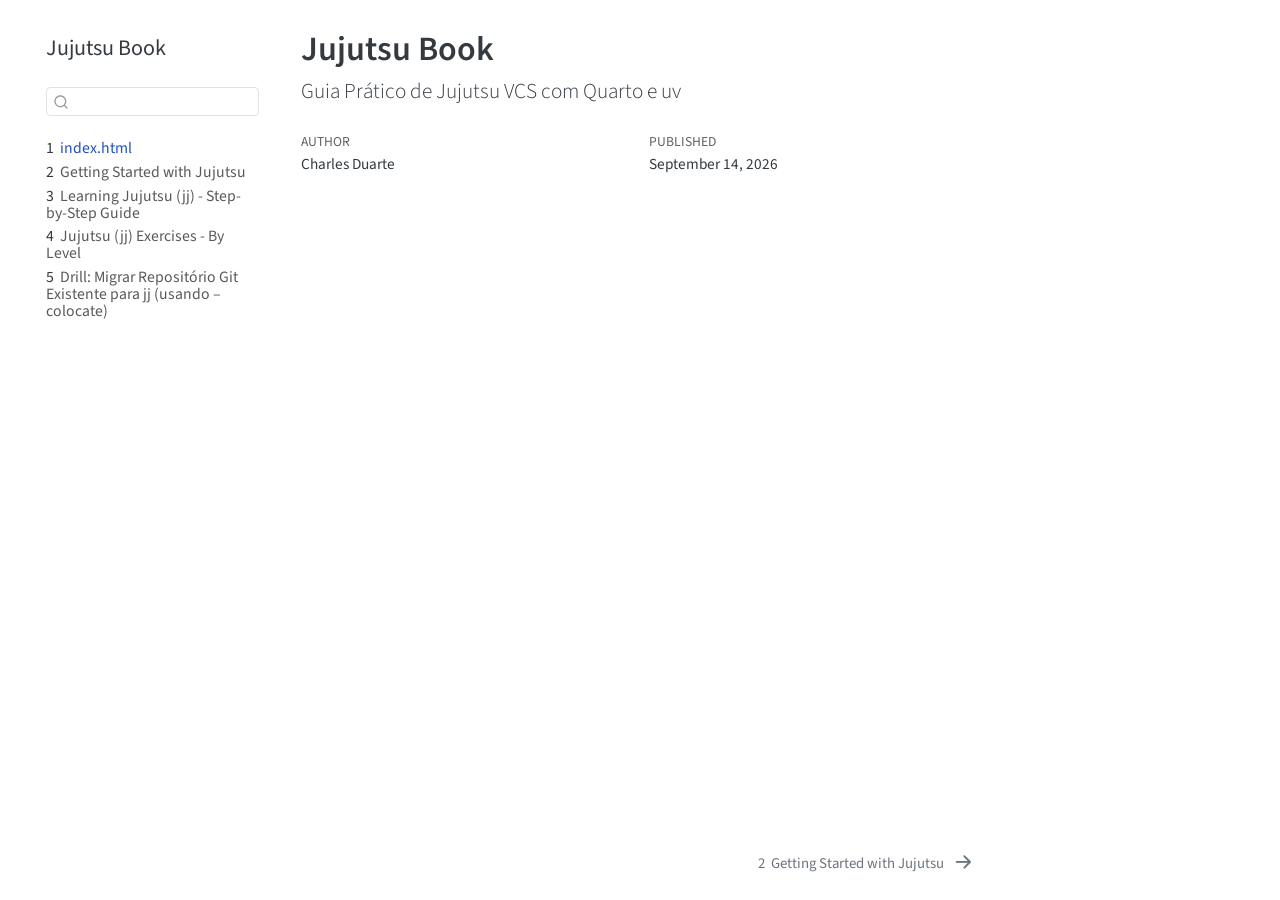
==== index.html @ f5a46121 "deploy: ab41bbec8ff5ee7fae629a87847f3cbe0ed20b7d" ====
<!DOCTYPE html>
<html xmlns="http://www.w3.org/1999/xhtml" lang="en" xml:lang="en"><head>

<meta charset="utf-8">
<meta name="generator" content="quarto-1.10.18">

<meta name="viewport" content="width=device-width, initial-scale=1.0, user-scalable=yes">

<meta name="author" content="Charles Duarte">
<meta name="dcterms.date" content="2026-09-14">

<title>Jujutsu Book</title>
<style>
/* Default styles provided by pandoc.
** See https://pandoc.org/MANUAL.html#variables-for-html for config info.
*/
span.smallcaps{font-variant: small-caps;}
div.columns{display: flex; gap: 1.5em;}
div.column{flex: auto;}
@media screen {
div.columns{gap: min(4vw, 1.5em);}
div.column{overflow-x: auto;}
}
div.hanging-indent{margin-left: 1.5em; text-indent: -1.5em;}
ul.task-list{list-style: none;}
ul.task-list li input[type="checkbox"] {
  width: 0.8em;
  margin: 0 0.8em 0.2em -1em; /* quarto-specific, see https://github.com/quarto-dev/quarto-cli/issues/4556 */ 
  vertical-align: middle;
}
</style>


<script src="site_libs/quarto-nav/quarto-nav.js"></script>
<script src="site_libs/quarto-nav/headroom.min.js"></script>
<script src="site_libs/clipboard/clipboard.min.js"></script>
<script src="site_libs/quarto-search/autocomplete.umd.js"></script>
<script src="site_libs/quarto-search/fuse.min.js"></script>
<script src="site_libs/quarto-search/quarto-search.js"></script>
<meta name="quarto:offset" content="./">
<link href="./topics/getting-started.html" rel="next">
<script src="site_libs/quarto-html/quarto.js" type="module"></script>
<script src="site_libs/quarto-html/tabsets/tabsets.js" type="module"></script>
<script src="site_libs/quarto-html/popper.min.js"></script>
<script src="site_libs/quarto-html/tippy.umd.min.js"></script>
<script src="site_libs/quarto-html/anchor.min.js"></script>
<link href="site_libs/quarto-html/tippy.css" rel="stylesheet">
<link href="site_libs/quarto-html/quarto-syntax-highlighting-64a204ab8560d761af7679ceaba22944.css" rel="stylesheet" id="quarto-text-highlighting-styles">
<script src="site_libs/bootstrap/bootstrap.min.js"></script>
<link href="site_libs/bootstrap/bootstrap-icons.css" rel="stylesheet">
<link href="site_libs/bootstrap/bootstrap-81a3b542eb5e89c0ecbe2096688e9360.min.css" rel="stylesheet" append-hash="true" id="quarto-bootstrap" data-mode="light">
<script id="quarto-search-options" type="application/json">{
  "location": "sidebar",
  "copy-button": false,
  "collapse-after": 3,
  "panel-placement": "start",
  "type": "textbox",
  "limit": 50,
  "keyboard-shortcut": [
    "f",
    "/",
    "s"
  ],
  "show-item-context": false,
  "language": {
    "search-no-results-text": "No results",
    "search-matching-documents-text": "matching documents",
    "search-copy-link-title": "Copy link to search",
    "search-hide-matches-text": "Hide additional matches",
    "search-more-match-text": "more match in this document",
    "search-more-matches-text": "more matches in this document",
    "search-clear-button-title": "Clear",
    "search-text-placeholder": "",
    "search-detached-cancel-button-title": "Cancel",
    "search-submit-button-title": "Submit",
    "search-label": "Search"
  }
}</script>


</head>

<body class="nav-sidebar floating quarto-light">

<div id="quarto-search-results"></div>
  <header id="quarto-header" class="headroom fixed-top">
  <nav class="quarto-secondary-nav">
    <div class="container-fluid d-flex">
      <button type="button" class="quarto-btn-toggle btn" data-bs-toggle="collapse" role="button" data-bs-target=".quarto-sidebar-collapse-item" aria-controls="quarto-sidebar" aria-expanded="false" aria-label="Toggle sidebar navigation" onclick="if (window.quartoToggleHeadroom) { window.quartoToggleHeadroom(); }">
        <i class="bi bi-layout-text-sidebar-reverse"></i>
      </button>
        <nav class="quarto-page-breadcrumbs" aria-label="breadcrumb"><ol class="breadcrumb"><li class="breadcrumb-item"><a href="./index.html"><span class="chapter-number">1</span>&nbsp; <span class="chapter-title">index.html</span></a></li></ol></nav>
        <a class="flex-grow-1" role="navigation" data-bs-toggle="collapse" data-bs-target=".quarto-sidebar-collapse-item" aria-controls="quarto-sidebar" aria-expanded="false" aria-label="Toggle sidebar navigation" onclick="if (window.quartoToggleHeadroom) { window.quartoToggleHeadroom(); }">      
        </a>
      <button type="button" class="btn quarto-search-button" aria-label="Search" onclick="window.quartoOpenSearch();">
        <i class="bi bi-search"></i>
      </button>
    </div>
  </nav>
</header>
<!-- content -->
<div id="quarto-content" class="quarto-container page-columns page-rows-contents page-layout-article">
<!-- sidebar -->
  <nav id="quarto-sidebar" class="sidebar collapse collapse-horizontal quarto-sidebar-collapse-item sidebar-navigation floating overflow-auto">
    <div class="pt-lg-2 mt-2 text-left sidebar-header">
    <div class="sidebar-title mb-0 py-0">
      <a href="./">Jujutsu Book</a> 
    </div>
      </div>
        <div class="mt-2 flex-shrink-0 align-items-center">
        <div class="sidebar-search">
        <div id="quarto-search" class="" title="Search"></div>
        </div>
        </div>
    <div class="sidebar-menu-container"> 
    <ul class="list-unstyled mt-1">
        <li class="sidebar-item">
  <div class="sidebar-item-container"> 
  <a href="./index.html" class="sidebar-item-text sidebar-link active">
 <span class="menu-text"><span class="chapter-number">1</span>&nbsp; <span class="chapter-title">index.html</span></span></a>
  </div>
</li>
        <li class="sidebar-item">
  <div class="sidebar-item-container"> 
  <a href="./topics/getting-started.html" class="sidebar-item-text sidebar-link">
 <span class="menu-text"><span class="chapter-number">2</span>&nbsp; <span class="chapter-title">Getting Started with Jujutsu</span></span></a>
  </div>
</li>
        <li class="sidebar-item">
  <div class="sidebar-item-container"> 
  <a href="./topics/jj-learning-path.html" class="sidebar-item-text sidebar-link">
 <span class="menu-text"><span class="chapter-number">3</span>&nbsp; <span class="chapter-title">Learning Jujutsu (jj) - Step-by-Step Guide</span></span></a>
  </div>
</li>
        <li class="sidebar-item">
  <div class="sidebar-item-container"> 
  <a href="./topics/jj-exercises.html" class="sidebar-item-text sidebar-link">
 <span class="menu-text"><span class="chapter-number">4</span>&nbsp; <span class="chapter-title">Jujutsu (jj) Exercises - By Level</span></span></a>
  </div>
</li>
        <li class="sidebar-item">
  <div class="sidebar-item-container"> 
  <a href="./topics/jj_exerc_grok.html" class="sidebar-item-text sidebar-link">
 <span class="menu-text"><span class="chapter-number">5</span>&nbsp; <span class="chapter-title">Drill: Migrar Repositório Git Existente para jj (usando –colocate)</span></span></a>
  </div>
</li>
    </ul>
    </div>
</nav>
<div id="quarto-sidebar-glass" class="quarto-sidebar-collapse-item" data-bs-toggle="collapse" data-bs-target=".quarto-sidebar-collapse-item"></div>
<!-- margin-sidebar -->
    <div id="quarto-margin-sidebar" class="sidebar margin-sidebar zindex-bottom">
        
    </div>
<!-- main -->
<main class="content" id="quarto-document-content">

<header id="title-block-header" class="quarto-title-block default">
<div class="quarto-title">
<h1 class="title">Jujutsu Book</h1>
<p class="subtitle lead">Guia Prático de Jujutsu VCS com Quarto e uv</p>
</div>



<div class="quarto-title-meta">

    <div>
    <div class="quarto-title-meta-heading">Author</div>
    <div class="quarto-title-meta-contents">
             <p>Charles Duarte </p>
          </div>
  </div>
    
    <div>
    <div class="quarto-title-meta-heading">Published</div>
    <div class="quarto-title-meta-contents">
      <p class="date">September 14, 2026</p>
    </div>
  </div>
  
    
  </div>
  


</header>





</main> <!-- /main -->
<script id="quarto-html-after-body" type="application/javascript">
  window.document.addEventListener("DOMContentLoaded", function (event) {
    const icon = "";
    const anchorJS = new window.AnchorJS();
    anchorJS.options = {
      placement: 'right',
      icon: icon
    };
    anchorJS.add('.anchored');
    const isCodeAnnotation = (el) => {
      for (const clz of el.classList) {
        if (clz.startsWith('code-annotation-')) {                     
          return true;
        }
      }
      return false;
    }
    const onCopySuccess = function(e) {
      // button target
      const button = e.trigger;
      // don't keep focus
      button.blur();
      // flash "checked"
      button.classList.add('code-copy-button-checked');
      var currentTitle = button.getAttribute("title");
      button.setAttribute("title", "Copied!");
      let tooltip;
      if (window.bootstrap) {
        button.setAttribute("data-bs-toggle", "tooltip");
        button.setAttribute("data-bs-placement", "left");
        button.setAttribute("data-bs-title", "Copied!");
        tooltip = new bootstrap.Tooltip(button, 
          { trigger: "manual", 
            customClass: "code-copy-button-tooltip",
            offset: [0, -8]});
        tooltip.show();    
      }
      setTimeout(function() {
        if (tooltip) {
          tooltip.hide();
          button.removeAttribute("data-bs-title");
          button.removeAttribute("data-bs-toggle");
          button.removeAttribute("data-bs-placement");
        }
        button.setAttribute("title", currentTitle);
        button.classList.remove('code-copy-button-checked');
      }, 1000);
      // clear code selection
      e.clearSelection();
    }
    const getTextToCopy = function(trigger) {
      const outerScaffold = trigger.parentElement.cloneNode(true);
      const codeEl = outerScaffold.querySelector('code');
      for (const childEl of codeEl.children) {
        if (isCodeAnnotation(childEl)) {
          childEl.remove();
        }
      }
      return codeEl.innerText;
    }
    const clipboard = new window.ClipboardJS('.code-copy-button:not([data-in-quarto-modal])', {
      text: getTextToCopy
    });
    clipboard.on('success', onCopySuccess);
    if (window.document.getElementById('quarto-embedded-source-code-modal')) {
      const clipboardModal = new window.ClipboardJS('.code-copy-button[data-in-quarto-modal]', {
        text: getTextToCopy,
        container: window.document.getElementById('quarto-embedded-source-code-modal')
      });
      clipboardModal.on('success', onCopySuccess);
    }
      var localhostRegex = new RegExp(/^(?:http|https):\/\/localhost\:?[0-9]*\//);
      var mailtoRegex = new RegExp(/^mailto:/);
        var filterRegex = new RegExp('/' + window.location.host + '/');
      var isInternal = (href) => {
          return filterRegex.test(href) || localhostRegex.test(href) || mailtoRegex.test(href);
      }
      // Inspect non-navigation links and adorn them if external
     var links = window.document.querySelectorAll('a[href]:not(.nav-link):not(.navbar-brand):not(.toc-action):not(.sidebar-link):not(.sidebar-item-toggle):not(.pagination-link):not(.no-external):not([aria-hidden]):not(.dropdown-item):not(.quarto-navigation-tool):not(.about-link)');
      for (var i=0; i<links.length; i++) {
        const link = links[i];
        if (!isInternal(link.href)) {
          // undo the damage that might have been done by quarto-nav.js in the case of
          // links that we want to consider external
          if (link.dataset.originalHref !== undefined) {
            link.href = link.dataset.originalHref;
          }
        }
      }
    function tippyHover(el, contentFn, onTriggerFn, onUntriggerFn) {
      const config = {
        allowHTML: true,
        maxWidth: 500,
        delay: 100,
        arrow: false,
        appendTo: function(el) {
            return el.parentElement;
        },
        interactive: true,
        interactiveBorder: 10,
        theme: 'quarto',
        placement: 'bottom-start',
      };
      if (contentFn) {
        config.content = contentFn;
      }
      if (onTriggerFn) {
        config.onTrigger = onTriggerFn;
      }
      if (onUntriggerFn) {
        config.onUntrigger = onUntriggerFn;
      }
      window.tippy(el, config); 
    }
    const noterefs = window.document.querySelectorAll('a[role="doc-noteref"]');
    for (var i=0; i<noterefs.length; i++) {
      const ref = noterefs[i];
      tippyHover(ref, function() {
        // use id or data attribute instead here
        let href = ref.getAttribute('data-footnote-href') || ref.getAttribute('href');
        try { href = new URL(href).hash; } catch {}
        const id = href.replace(/^#\/?/, "");
        const note = window.document.getElementById(id);
        if (note) {
          return note.innerHTML;
        } else {
          return "";
        }
      });
    }
    const xrefs = window.document.querySelectorAll('a.quarto-xref');
    const processXRef = (id, note) => {
      // Strip column container classes
      const stripColumnClz = (el) => {
        el.classList.remove("page-full", "page-columns");
        if (el.children) {
          for (const child of el.children) {
            stripColumnClz(child);
          }
        }
      }
      stripColumnClz(note)
      if (id === null || id.startsWith('sec-')) {
        // Special case sections, only their first couple elements
        const container = document.createElement("div");
        if (note.children && note.children.length > 2) {
          container.appendChild(note.children[0].cloneNode(true));
          for (let i = 1; i < note.children.length; i++) {
            const child = note.children[i];
            if (child.tagName === "P" && child.innerText === "") {
              continue;
            } else {
              container.appendChild(child.cloneNode(true));
              break;
            }
          }
          if (window.Quarto?.typesetMath) {
            window.Quarto.typesetMath(container);
          }
          return container.innerHTML
        } else {
          if (window.Quarto?.typesetMath) {
            window.Quarto.typesetMath(note);
          }
          return note.innerHTML;
        }
      } else {
        // Remove any anchor links if they are present
        const anchorLink = note.querySelector('a.anchorjs-link');
        if (anchorLink) {
          anchorLink.remove();
        }
        if (window.Quarto?.typesetMath) {
          window.Quarto.typesetMath(note);
        }
        if (note.classList.contains("callout")) {
          return note.outerHTML;
        } else {
          return note.innerHTML;
        }
      }
    }
    for (var i=0; i<xrefs.length; i++) {
      const xref = xrefs[i];
      tippyHover(xref, undefined, function(instance) {
        instance.disable();
        let url = xref.getAttribute('href');
        let hash = undefined; 
        if (url.startsWith('#')) {
          hash = url;
        } else {
          try { hash = new URL(url).hash; } catch {}
        }
        if (hash) {
          const id = hash.replace(/^#\/?/, "");
          const note = window.document.getElementById(id);
          if (note !== null) {
            try {
              const html = processXRef(id, note.cloneNode(true));
              instance.setContent(html);
            } finally {
              instance.enable();
              instance.show();
            }
          } else {
            // See if we can fetch this
            fetch(url.split('#')[0])
            .then(res => res.text())
            .then(html => {
              const parser = new DOMParser();
              const htmlDoc = parser.parseFromString(html, "text/html");
              const note = htmlDoc.getElementById(id);
              if (note !== null) {
                const html = processXRef(id, note);
                instance.setContent(html);
              } 
            }).finally(() => {
              instance.enable();
              instance.show();
            });
          }
        } else {
          // See if we can fetch a full url (with no hash to target)
          // This is a special case and we should probably do some content thinning / targeting
          fetch(url)
          .then(res => res.text())
          .then(html => {
            const parser = new DOMParser();
            const htmlDoc = parser.parseFromString(html, "text/html");
            const note = htmlDoc.querySelector('main.content');
            if (note !== null) {
              // This should only happen for chapter cross references
              // (since there is no id in the URL)
              // remove the first header
              if (note.children.length > 0 && note.children[0].tagName === "HEADER") {
                note.children[0].remove();
              }
              const html = processXRef(null, note);
              instance.setContent(html);
            } 
          }).finally(() => {
            instance.enable();
            instance.show();
          });
        }
      }, function(instance) {
      });
    }
        let selectedAnnoteEl;
        const selectorForAnnotation = ( cell, annotation) => {
          let cellAttr = 'data-code-cell="' + cell + '"';
          let lineAttr = 'data-code-annotation="' +  annotation + '"';
          const selector = 'span[' + cellAttr + '][' + lineAttr + ']';
          return selector;
        }
        const selectCodeLines = (annoteEl) => {
          const doc = window.document;
          const targetCell = annoteEl.getAttribute("data-target-cell");
          const targetAnnotation = annoteEl.getAttribute("data-target-annotation");
          const annoteSpan = window.document.querySelector(selectorForAnnotation(targetCell, targetAnnotation));
          const lines = annoteSpan.getAttribute("data-code-lines").split(",");
          const lineIds = lines.map((line) => {
            return targetCell + "-" + line;
          })
          let top = null;
          let height = null;
          let parent = null;
          if (lineIds.length > 0) {
              //compute the position of the single el (top and bottom and make a div)
              const el = window.document.getElementById(lineIds[0]);
              top = el.offsetTop;
              height = el.offsetHeight;
              parent = el.parentElement.parentElement;
            if (lineIds.length > 1) {
              const lastEl = window.document.getElementById(lineIds[lineIds.length - 1]);
              const bottom = lastEl.offsetTop + lastEl.offsetHeight;
              height = bottom - top;
            }
            if (top !== null && height !== null && parent !== null) {
              // cook up a div (if necessary) and position it 
              let div = window.document.getElementById("code-annotation-line-highlight");
              if (div === null) {
                div = window.document.createElement("div");
                div.setAttribute("id", "code-annotation-line-highlight");
                div.style.position = 'absolute';
                parent.appendChild(div);
              }
              div.style.top = top - 2 + "px";
              div.style.height = height + 4 + "px";
              div.style.left = 0;
              let gutterDiv = window.document.getElementById("code-annotation-line-highlight-gutter");
              if (gutterDiv === null) {
                gutterDiv = window.document.createElement("div");
                gutterDiv.setAttribute("id", "code-annotation-line-highlight-gutter");
                gutterDiv.style.position = 'absolute';
                const codeCell = window.document.getElementById(targetCell);
                const gutter = codeCell.querySelector('.code-annotation-gutter');
                gutter.appendChild(gutterDiv);
              }
              gutterDiv.style.top = top - 2 + "px";
              gutterDiv.style.height = height + 4 + "px";
            }
            selectedAnnoteEl = annoteEl;
          }
        };
        const unselectCodeLines = () => {
          const elementsIds = ["code-annotation-line-highlight", "code-annotation-line-highlight-gutter"];
          elementsIds.forEach((elId) => {
            const div = window.document.getElementById(elId);
            if (div) {
              div.remove();
            }
          });
          selectedAnnoteEl = undefined;
        };
          // Handle positioning of the toggle
      window.addEventListener(
        "resize",
        throttle(() => {
          elRect = undefined;
          if (selectedAnnoteEl) {
            selectCodeLines(selectedAnnoteEl);
          }
        }, 10)
      );
      function throttle(fn, ms) {
      let throttle = false;
      let timer;
        return (...args) => {
          if(!throttle) { // first call gets through
              fn.apply(this, args);
              throttle = true;
          } else { // all the others get throttled
              if(timer) clearTimeout(timer); // cancel #2
              timer = setTimeout(() => {
                fn.apply(this, args);
                timer = throttle = false;
              }, ms);
          }
        };
      }
        // Attach click handler to the DT
        const annoteDls = window.document.querySelectorAll('dt[data-target-cell]');
        for (const annoteDlNode of annoteDls) {
          annoteDlNode.addEventListener('click', (event) => {
            const clickedEl = event.target;
            if (clickedEl !== selectedAnnoteEl) {
              unselectCodeLines();
              const activeEl = window.document.querySelector('dt[data-target-cell].code-annotation-active');
              if (activeEl) {
                activeEl.classList.remove('code-annotation-active');
              }
              selectCodeLines(clickedEl);
              clickedEl.classList.add('code-annotation-active');
            } else {
              // Unselect the line
              unselectCodeLines();
              clickedEl.classList.remove('code-annotation-active');
            }
          });
        }
    const findCites = (el) => {
      const parentEl = el.parentElement;
      if (parentEl) {
        const cites = parentEl.dataset.cites;
        if (cites) {
          return {
            el,
            cites: cites.split(' ')
          };
        } else {
          return findCites(el.parentElement)
        }
      } else {
        return undefined;
      }
    };
    var bibliorefs = window.document.querySelectorAll('a[role="doc-biblioref"]');
    for (var i=0; i<bibliorefs.length; i++) {
      const ref = bibliorefs[i];
      const citeInfo = findCites(ref);
      if (citeInfo) {
        tippyHover(citeInfo.el, function() {
          var popup = window.document.createElement('div');
          citeInfo.cites.forEach(function(cite) {
            var citeDiv = window.document.createElement('div');
            citeDiv.classList.add('hanging-indent');
            citeDiv.classList.add('csl-entry');
            var biblioDiv = window.document.getElementById('ref-' + cite);
            if (biblioDiv) {
              citeDiv.innerHTML = biblioDiv.innerHTML;
            }
            popup.appendChild(citeDiv);
          });
          return popup.innerHTML;
        });
      }
    }
  });
  </script>
<nav class="page-navigation">
  <div class="nav-page nav-page-previous">
  </div>
  <div class="nav-page nav-page-next">
      <a href="./topics/getting-started.html" class="pagination-link" aria-label="Getting Started with Jujutsu">
        <span class="nav-page-text"><span class="chapter-number">2</span>&nbsp; <span class="chapter-title">Getting Started with Jujutsu</span></span> <i class="bi bi-arrow-right-short"></i>
      </a>
  </div>
</nav>
</div> <!-- /content -->




</body></html>
---- site_libs/quarto-html/tippy.css ----
.tippy-box[data-animation=fade][data-state=hidden]{opacity:0}[data-tippy-root]{max-width:calc(100vw - 10px)}.tippy-box{position:relative;background-color:#333;color:#fff;border-radius:4px;font-size:14px;line-height:1.4;white-space:normal;outline:0;transition-property:transform,visibility,opacity}.tippy-box[data-placement^=top]>.tippy-arrow{bottom:0}.tippy-box[data-placement^=top]>.tippy-arrow:before{bottom:-7px;left:0;border-width:8px 8px 0;border-top-color:initial;transform-origin:center top}.tippy-box[data-placement^=bottom]>.tippy-arrow{top:0}.tippy-box[data-placement^=bottom]>.tippy-arrow:before{top:-7px;left:0;border-width:0 8px 8px;border-bottom-color:initial;transform-origin:center bottom}.tippy-box[data-placement^=left]>.tippy-arrow{right:0}.tippy-box[data-placement^=left]>.tippy-arrow:before{border-width:8px 0 8px 8px;border-left-color:initial;right:-7px;transform-origin:center left}.tippy-box[data-placement^=right]>.tippy-arrow{left:0}.tippy-box[data-placement^=right]>.tippy-arrow:before{left:-7px;border-width:8px 8px 8px 0;border-right-color:initial;transform-origin:center right}.tippy-box[data-inertia][data-state=visible]{transition-timing-function:cubic-bezier(.54,1.5,.38,1.11)}.tippy-arrow{width:16px;height:16px;color:#333}.tippy-arrow:before{content:"";position:absolute;border-color:transparent;border-style:solid}.tippy-content{position:relative;padding:5px 9px;z-index:1}
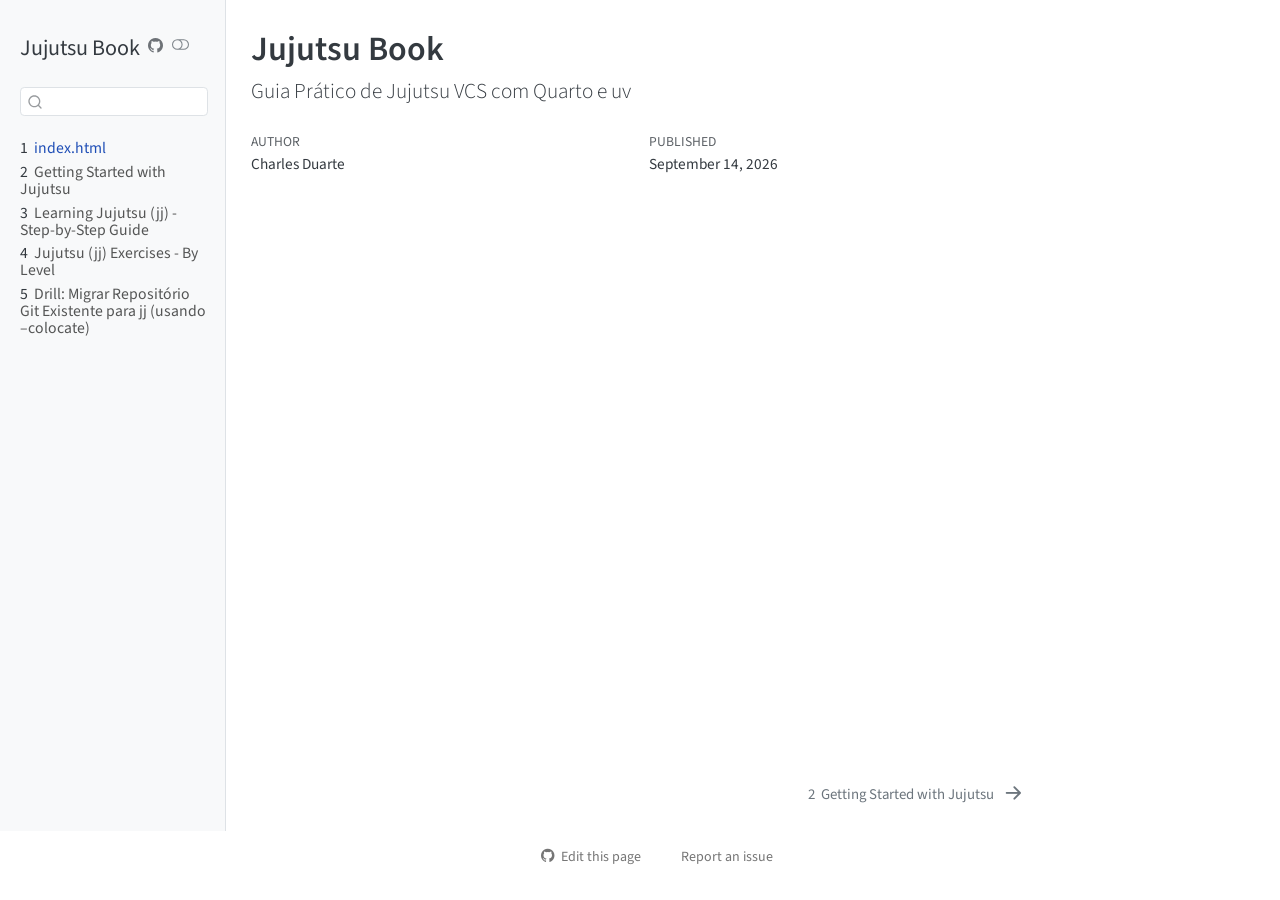
==== commit e38c0804: "deploy: 8b8cc579a06f66192cbd0019721ca302d74d7962" ====
--- a/index.html
+++ b/index.html
@@ -45,10 +45,14 @@
 <script src="site_libs/quarto-html/tippy.umd.min.js"></script>
 <script src="site_libs/quarto-html/anchor.min.js"></script>
 <link href="site_libs/quarto-html/tippy.css" rel="stylesheet">
-<link href="site_libs/quarto-html/quarto-syntax-highlighting-64a204ab8560d761af7679ceaba22944.css" rel="stylesheet" id="quarto-text-highlighting-styles">
+<link href="site_libs/quarto-html/quarto-syntax-highlighting-bb62276ab45c84d9efd712f51ff97b5a.css" rel="stylesheet" class="quarto-color-scheme" id="quarto-text-highlighting-styles">
+<link href="site_libs/quarto-html/quarto-syntax-highlighting-dark-5a1953863e1f72ef3b996ef827f01ca7.css" rel="stylesheet" class="quarto-color-scheme quarto-color-alternate" id="quarto-text-highlighting-styles">
+<link href="site_libs/quarto-html/quarto-syntax-highlighting-bb62276ab45c84d9efd712f51ff97b5a.css" rel="stylesheet" class="quarto-color-scheme-extra" id="quarto-text-highlighting-styles">
 <script src="site_libs/bootstrap/bootstrap.min.js"></script>
 <link href="site_libs/bootstrap/bootstrap-icons.css" rel="stylesheet">
-<link href="site_libs/bootstrap/bootstrap-81a3b542eb5e89c0ecbe2096688e9360.min.css" rel="stylesheet" append-hash="true" id="quarto-bootstrap" data-mode="light">
+<link href="site_libs/bootstrap/bootstrap-6ae3c38a94c90849c72272a6610a6baf.min.css" rel="stylesheet" append-hash="true" class="quarto-color-scheme" id="quarto-bootstrap" data-mode="light">
+<link href="site_libs/bootstrap/bootstrap-dark-976b1ddc2b25d03e459630c0d6a8f2ef.min.css" rel="stylesheet" append-hash="true" class="quarto-color-scheme quarto-color-alternate" id="quarto-bootstrap" data-mode="dark">
+<link href="site_libs/bootstrap/bootstrap-6ae3c38a94c90849c72272a6610a6baf.min.css" rel="stylesheet" append-hash="true" class="quarto-color-scheme-extra" id="quarto-bootstrap" data-mode="light">
 <script id="quarto-search-options" type="application/json">{
   "location": "sidebar",
   "copy-button": false,
@@ -80,7 +84,178 @@
 
 </head>
 
-<body class="nav-sidebar floating quarto-light">
+<body class="nav-sidebar docked quarto-light"><script id="quarto-html-before-body" type="application/javascript">
+    const toggleBodyColorMode = (bsSheetEl) => {
+      const mode = bsSheetEl.getAttribute("data-mode");
+      const bodyEl = window.document.querySelector("body");
+      if (mode === "dark") {
+        bodyEl.classList.add("quarto-dark");
+        bodyEl.classList.remove("quarto-light");
+      } else {
+        bodyEl.classList.add("quarto-light");
+        bodyEl.classList.remove("quarto-dark");
+      }
+    }
+    const toggleBodyColorPrimary = () => {
+      const bsSheetEl = window.document.querySelector("link#quarto-bootstrap:not([rel=disabled-stylesheet])");
+      if (bsSheetEl) {
+        toggleBodyColorMode(bsSheetEl);
+      }
+    }
+    const setColorSchemeToggle = (alternate) => {
+      const toggles = window.document.querySelectorAll('.quarto-color-scheme-toggle');
+      for (let i=0; i < toggles.length; i++) {
+        const toggle = toggles[i];
+        if (toggle) {
+          if (alternate) {
+            toggle.classList.add("alternate");
+          } else {
+            toggle.classList.remove("alternate");
+          }
+        }
+      }
+    };
+    const toggleColorMode = (alternate) => {
+      // Switch the stylesheets
+      const primaryStylesheets = window.document.querySelectorAll('link.quarto-color-scheme:not(.quarto-color-alternate)');
+      const alternateStylesheets = window.document.querySelectorAll('link.quarto-color-scheme.quarto-color-alternate');
+      manageTransitions('#quarto-margin-sidebar .nav-link', false);
+      if (alternate) {
+        // note: dark is layered on light, we don't disable primary!
+        enableStylesheet(alternateStylesheets);
+        for (const sheetNode of alternateStylesheets) {
+          if (sheetNode.id === "quarto-bootstrap") {
+            toggleBodyColorMode(sheetNode);
+          }
+        }
+      } else {
+        disableStylesheet(alternateStylesheets);
+        enableStylesheet(primaryStylesheets)
+        toggleBodyColorPrimary();
+      }
+      manageTransitions('#quarto-margin-sidebar .nav-link', true);
+      // Switch the toggles
+      setColorSchemeToggle(alternate)
+      // Hack to workaround the fact that safari doesn't
+      // properly recolor the scrollbar when toggling (#1455)
+      if (navigator.userAgent.indexOf('Safari') > 0 && navigator.userAgent.indexOf('Chrome') == -1) {
+        manageTransitions("body", false);
+        window.scrollTo(0, 1);
+        setTimeout(() => {
+          window.scrollTo(0, 0);
+          manageTransitions("body", true);
+        }, 40);
+      }
+    }
+    const disableStylesheet = (stylesheets) => {
+      for (let i=0; i < stylesheets.length; i++) {
+        const stylesheet = stylesheets[i];
+        stylesheet.rel = 'disabled-stylesheet';
+      }
+    }
+    const enableStylesheet = (stylesheets) => {
+      for (let i=0; i < stylesheets.length; i++) {
+        const stylesheet = stylesheets[i];
+        if(stylesheet.rel !== 'stylesheet') { // for Chrome, which will still FOUC without this check
+          stylesheet.rel = 'stylesheet';
+        }
+      }
+    }
+    const manageTransitions = (selector, allowTransitions) => {
+      const els = window.document.querySelectorAll(selector);
+      for (let i=0; i < els.length; i++) {
+        const el = els[i];
+        if (allowTransitions) {
+          el.classList.remove('notransition');
+        } else {
+          el.classList.add('notransition');
+        }
+      }
+    }
+    const isFileUrl = () => {
+      return window.location.protocol === 'file:';
+    }
+    const hasAlternateSentinel = () => {
+      let styleSentinel = getColorSchemeSentinel();
+      if (styleSentinel !== null) {
+        return styleSentinel === "alternate";
+      } else {
+        return false;
+      }
+    }
+    const setStyleSentinel = (alternate) => {
+      const value = alternate ? "alternate" : "default";
+      if (!isFileUrl()) {
+        window.localStorage.setItem("quarto-color-scheme", value);
+      } else {
+        localAlternateSentinel = value;
+      }
+    }
+    const getColorSchemeSentinel = () => {
+      if (!isFileUrl()) {
+        const storageValue = window.localStorage.getItem("quarto-color-scheme");
+        return storageValue != null ? storageValue : localAlternateSentinel;
+      } else {
+        return localAlternateSentinel;
+      }
+    }
+    const toggleGiscusIfUsed = (isAlternate, darkModeDefault) => {
+      const baseTheme = document.querySelector('#giscus-base-theme')?.value ?? 'light';
+      const alternateTheme = document.querySelector('#giscus-alt-theme')?.value ?? 'dark';
+      let newTheme = '';
+      if(authorPrefersDark) {
+        newTheme = isAlternate ? baseTheme : alternateTheme;
+      } else {
+        newTheme = isAlternate ? alternateTheme : baseTheme;
+      }
+      const changeGiscusTheme = () => {
+        // From: https://github.com/giscus/giscus/issues/336
+        const sendMessage = (message) => {
+          const iframe = document.querySelector('iframe.giscus-frame');
+          if (!iframe) return;
+          iframe.contentWindow.postMessage({ giscus: message }, 'https://giscus.app');
+        }
+        sendMessage({
+          setConfig: {
+            theme: newTheme
+          }
+        });
+      }
+      const isGiscussLoaded = window.document.querySelector('iframe.giscus-frame') !== null;
+      if (isGiscussLoaded) {
+        changeGiscusTheme();
+      }
+    };
+    const authorPrefersDark = false;
+    const queryPrefersDark = window.matchMedia('(prefers-color-scheme: dark)');
+    const darkModeDefault = queryPrefersDark.matches;
+      document.querySelector('link#quarto-text-highlighting-styles.quarto-color-scheme-extra').rel = 'disabled-stylesheet';
+      document.querySelector('link#quarto-bootstrap.quarto-color-scheme-extra').rel = 'disabled-stylesheet';
+    let localAlternateSentinel = darkModeDefault ? 'alternate' : 'default';
+    // Dark / light mode switch
+    window.quartoToggleColorScheme = () => {
+      // Read the current dark / light value
+      let toAlternate = !hasAlternateSentinel();
+      toggleColorMode(toAlternate);
+      setStyleSentinel(toAlternate);
+      toggleGiscusIfUsed(toAlternate, darkModeDefault);
+      window.dispatchEvent(new Event('resize'));
+    };
+    queryPrefersDark.addEventListener("change", e => {
+      if(window.localStorage.getItem("quarto-color-scheme") !== null)
+        return;
+      const alternate = e.matches
+      toggleColorMode(alternate);
+      localAlternateSentinel = e.matches ? 'alternate' : 'default'; // this is used alongside local storage!
+      toggleGiscusIfUsed(alternate, darkModeDefault);
+    });
+    // Switch to dark mode if need be
+    if (hasAlternateSentinel()) {
+      toggleColorMode(true);
+    } else {
+      toggleColorMode(false);
+    }
+  </script>
 
 <div id="quarto-search-results"></div>
   <header id="quarto-header" class="headroom fixed-top">
@@ -101,10 +276,14 @@
 <!-- content -->
 <div id="quarto-content" class="quarto-container page-columns page-rows-contents page-layout-article">
 <!-- sidebar -->
-  <nav id="quarto-sidebar" class="sidebar collapse collapse-horizontal quarto-sidebar-collapse-item sidebar-navigation floating overflow-auto">
+  <nav id="quarto-sidebar" class="sidebar collapse collapse-horizontal quarto-sidebar-collapse-item sidebar-navigation docked overflow-auto">
     <div class="pt-lg-2 mt-2 text-left sidebar-header">
     <div class="sidebar-title mb-0 py-0">
       <a href="./">Jujutsu Book</a> 
+        <div class="sidebar-tools-main">
+    <a href="https://github.com/linduarte/jujutsu-book" title="Source Code" class="quarto-navigation-tool px-1" aria-label="Source Code"><i class="bi bi-github"></i></a>
+  <a href="" class="quarto-color-scheme-toggle quarto-navigation-tool  px-1" onclick="window.quartoToggleColorScheme(); return false;" title="Toggle dark mode"><i class="bi"></i></a>
+</div>
     </div>
       </div>
         <div class="mt-2 flex-shrink-0 align-items-center">
@@ -155,6 +334,7 @@
 <!-- main -->
 <main class="content" id="quarto-document-content">
 
+
 <header id="title-block-header" class="quarto-title-block default">
 <div class="quarto-title">
 <h1 class="title">Jujutsu Book</h1>
@@ -193,6 +373,19 @@
 </main> <!-- /main -->
 <script id="quarto-html-after-body" type="application/javascript">
   window.document.addEventListener("DOMContentLoaded", function (event) {
+    // Ensure there is a toggle, if there isn't float one in the top right
+    if (window.document.querySelector('.quarto-color-scheme-toggle') === null) {
+      const a = window.document.createElement('a');
+      a.classList.add('top-right');
+      a.classList.add('quarto-color-scheme-toggle');
+      a.href = "";
+      a.onclick = function() { try { window.quartoToggleColorScheme(); } catch {} return false; };
+      const i = window.document.createElement("i");
+      i.classList.add('bi');
+      a.appendChild(i);
+      window.document.body.appendChild(a);
+    }
+    setColorSchemeToggle(hasAlternateSentinel())
     const icon = "";
     const anchorJS = new window.AnchorJS();
     anchorJS.options = {
@@ -264,7 +457,7 @@
     }
       var localhostRegex = new RegExp(/^(?:http|https):\/\/localhost\:?[0-9]*\//);
       var mailtoRegex = new RegExp(/^mailto:/);
-        var filterRegex = new RegExp('/' + window.location.host + '/');
+        var filterRegex = new RegExp("https:\/\/linduarte\.github\.io\/jujutsu-book\/");
       var isInternal = (href) => {
           return filterRegex.test(href) || localhostRegex.test(href) || mailtoRegex.test(href);
       }
@@ -605,4 +798,4 @@
 
 
 
-</body></html>+<footer class="footer"><div class="nav-footer"><div class="nav-footer-center"><div class="toc-actions"><ul><li><a href="https://github.com/linduarte/jujutsu-book/edit/main/index.qmd" class="toc-action"><i class="bi bi-github"></i>Edit this page</a></li><li><a href="https://github.com/linduarte/jujutsu-book/issues/new" class="toc-action"><i class="bi empty"></i>Report an issue</a></li></ul></div></div></div></footer></body></html>
--- a/site_libs/quarto-html/quarto-syntax-highlighting-bb62276ab45c84d9efd712f51ff97b5a.css
+++ b/site_libs/quarto-html/quarto-syntax-highlighting-bb62276ab45c84d9efd712f51ff97b5a.css
@@ -0,0 +1,210 @@
+/* quarto syntax highlight colors */
+:root {
+  --quarto-hl-al-color: #ff5555;
+  --quarto-hl-an-color: #6a737d;
+  --quarto-hl-at-color: #d73a49;
+  --quarto-hl-bn-color: #005cc5;
+  --quarto-hl-bu-color: #d73a49;
+  --quarto-hl-ch-color: #032f62;
+  --quarto-hl-co-color: #6a737d;
+  --quarto-hl-cv-color: #6a737d;
+  --quarto-hl-cn-color: #005cc5;
+  --quarto-hl-cf-color: #d73a49;
+  --quarto-hl-dt-color: #d73a49;
+  --quarto-hl-dv-color: #005cc5;
+  --quarto-hl-do-color: #6a737d;
+  --quarto-hl-er-color: #ff5555;
+  --quarto-hl-ex-color: #d73a49;
+  --quarto-hl-fl-color: #005cc5;
+  --quarto-hl-fu-color: #6f42c1;
+  --quarto-hl-im-color: #032f62;
+  --quarto-hl-in-color: #6a737d;
+  --quarto-hl-kw-color: #d73a49;
+  --quarto-hl-op-color: #24292e;
+  --quarto-hl-pp-color: #d73a49;
+  --quarto-hl-re-color: #6a737d;
+  --quarto-hl-sc-color: #005cc5;
+  --quarto-hl-ss-color: #032f62;
+  --quarto-hl-st-color: #032f62;
+  --quarto-hl-va-color: #e36209;
+  --quarto-hl-vs-color: #032f62;
+  --quarto-hl-wa-color: #ff5555;
+}
+
+/* other quarto variables */
+:root {
+  --quarto-font-monospace: SFMono-Regular, Menlo, Monaco, Consolas, "Liberation Mono", "Courier New", monospace;
+}
+
+/* syntax highlight based on Pandoc's rules */
+pre > code.sourceCode > span {
+  color: #24292e;
+}
+
+code.sourceCode > span {
+  color: #24292e;
+}
+
+div.sourceCode,
+div.sourceCode pre.sourceCode {
+  color: #24292e;
+}
+
+/* Normal */
+code span {
+  color: #24292e;
+}
+
+/* Alert */
+code span.al {
+  font-weight: bold;
+  color: #ff5555;
+}
+
+/* Annotation */
+code span.an {
+  color: #6a737d;
+}
+
+/* Attribute */
+code span.at {
+  color: #d73a49;
+}
+
+/* BaseN */
+code span.bn {
+  color: #005cc5;
+}
+
+/* BuiltIn */
+code span.bu {
+  color: #d73a49;
+}
+
+/* ControlFlow */
+code span.cf {
+  color: #d73a49;
+}
+
+/* Char */
+code span.ch {
+  color: #032f62;
+}
+
+/* Constant */
+code span.cn {
+  color: #005cc5;
+}
+
+/* Comment */
+code span.co {
+  color: #6a737d;
+}
+
+/* CommentVar */
+code span.cv {
+  color: #6a737d;
+}
+
+/* Documentation */
+code span.do {
+  color: #6a737d;
+}
+
+/* DataType */
+code span.dt {
+  color: #d73a49;
+}
+
+/* DecVal */
+code span.dv {
+  color: #005cc5;
+}
+
+/* Error */
+code span.er {
+  color: #ff5555;
+  text-decoration: underline;
+}
+
+/* Extension */
+code span.ex {
+  font-weight: bold;
+  color: #d73a49;
+}
+
+/* Float */
+code span.fl {
+  color: #005cc5;
+}
+
+/* Function */
+code span.fu {
+  color: #6f42c1;
+}
+
+/* Import */
+code span.im {
+  color: #032f62;
+}
+
+/* Information */
+code span.in {
+  color: #6a737d;
+}
+
+/* Keyword */
+code span.kw {
+  color: #d73a49;
+}
+
+/* Operator */
+code span.op {
+  color: #24292e;
+}
+
+/* Preprocessor */
+code span.pp {
+  color: #d73a49;
+}
+
+/* RegionMarker */
+code span.re {
+  color: #6a737d;
+}
+
+/* SpecialChar */
+code span.sc {
+  color: #005cc5;
+}
+
+/* SpecialString */
+code span.ss {
+  color: #032f62;
+}
+
+/* String */
+code span.st {
+  color: #032f62;
+}
+
+/* Variable */
+code span.va {
+  color: #e36209;
+}
+
+/* VerbatimString */
+code span.vs {
+  color: #032f62;
+}
+
+/* Warning */
+code span.wa {
+  color: #ff5555;
+}
+
+.prevent-inlining {
+  content: "</";
+}
+
+/*# sourceMappingURL=9fff47f1860eaa1c7b80d8cbc12525ed.css.map */
--- a/site_libs/quarto-html/quarto-syntax-highlighting-dark-5a1953863e1f72ef3b996ef827f01ca7.css
+++ b/site_libs/quarto-html/quarto-syntax-highlighting-dark-5a1953863e1f72ef3b996ef827f01ca7.css
@@ -0,0 +1,210 @@
+/* quarto syntax highlight colors */
+:root {
+  --quarto-hl-al-color: #ff5555;
+  --quarto-hl-an-color: #6a737d;
+  --quarto-hl-at-color: #f97583;
+  --quarto-hl-bn-color: #79b8ff;
+  --quarto-hl-bu-color: #f97583;
+  --quarto-hl-ch-color: #9ecbff;
+  --quarto-hl-co-color: #6a737d;
+  --quarto-hl-cv-color: #6a737d;
+  --quarto-hl-cn-color: #79b8ff;
+  --quarto-hl-cf-color: #f97583;
+  --quarto-hl-dt-color: #f97583;
+  --quarto-hl-dv-color: #79b8ff;
+  --quarto-hl-do-color: #6a737d;
+  --quarto-hl-er-color: #ff5555;
+  --quarto-hl-ex-color: #f97583;
+  --quarto-hl-fl-color: #79b8ff;
+  --quarto-hl-fu-color: #b392f0;
+  --quarto-hl-im-color: #9ecbff;
+  --quarto-hl-in-color: #6a737d;
+  --quarto-hl-kw-color: #f97583;
+  --quarto-hl-op-color: #e1e4e8;
+  --quarto-hl-pp-color: #f97583;
+  --quarto-hl-re-color: #6a737d;
+  --quarto-hl-sc-color: #79b8ff;
+  --quarto-hl-ss-color: #9ecbff;
+  --quarto-hl-st-color: #9ecbff;
+  --quarto-hl-va-color: #ffab70;
+  --quarto-hl-vs-color: #9ecbff;
+  --quarto-hl-wa-color: #ff5555;
+}
+
+/* other quarto variables */
+:root {
+  --quarto-font-monospace: SFMono-Regular, Menlo, Monaco, Consolas, "Liberation Mono", "Courier New", monospace;
+}
+
+/* syntax highlight based on Pandoc's rules */
+pre > code.sourceCode > span {
+  color: #e1e4e8;
+}
+
+code.sourceCode > span {
+  color: #e1e4e8;
+}
+
+div.sourceCode,
+div.sourceCode pre.sourceCode {
+  color: #e1e4e8;
+}
+
+/* Normal */
+code span {
+  color: #e1e4e8;
+}
+
+/* Alert */
+code span.al {
+  font-weight: bold;
+  color: #ff5555;
+}
+
+/* Annotation */
+code span.an {
+  color: #6a737d;
+}
+
+/* Attribute */
+code span.at {
+  color: #f97583;
+}
+
+/* BaseN */
+code span.bn {
+  color: #79b8ff;
+}
+
+/* BuiltIn */
+code span.bu {
+  color: #f97583;
+}
+
+/* ControlFlow */
+code span.cf {
+  color: #f97583;
+}
+
+/* Char */
+code span.ch {
+  color: #9ecbff;
+}
+
+/* Constant */
+code span.cn {
+  color: #79b8ff;
+}
+
+/* Comment */
+code span.co {
+  color: #6a737d;
+}
+
+/* CommentVar */
+code span.cv {
+  color: #6a737d;
+}
+
+/* Documentation */
+code span.do {
+  color: #6a737d;
+}
+
+/* DataType */
+code span.dt {
+  color: #f97583;
+}
+
+/* DecVal */
+code span.dv {
+  color: #79b8ff;
+}
+
+/* Error */
+code span.er {
+  color: #ff5555;
+  text-decoration: underline;
+}
+
+/* Extension */
+code span.ex {
+  font-weight: bold;
+  color: #f97583;
+}
+
+/* Float */
+code span.fl {
+  color: #79b8ff;
+}
+
+/* Function */
+code span.fu {
+  color: #b392f0;
+}
+
+/* Import */
+code span.im {
+  color: #9ecbff;
+}
+
+/* Information */
+code span.in {
+  color: #6a737d;
+}
+
+/* Keyword */
+code span.kw {
+  color: #f97583;
+}
+
+/* Operator */
+code span.op {
+  color: #e1e4e8;
+}
+
+/* Preprocessor */
+code span.pp {
+  color: #f97583;
+}
+
+/* RegionMarker */
+code span.re {
+  color: #6a737d;
+}
+
+/* SpecialChar */
+code span.sc {
+  color: #79b8ff;
+}
+
+/* SpecialString */
+code span.ss {
+  color: #9ecbff;
+}
+
+/* String */
+code span.st {
+  color: #9ecbff;
+}
+
+/* Variable */
+code span.va {
+  color: #ffab70;
+}
+
+/* VerbatimString */
+code span.vs {
+  color: #9ecbff;
+}
+
+/* Warning */
+code span.wa {
+  color: #ff5555;
+}
+
+.prevent-inlining {
+  content: "</";
+}
+
+/*# sourceMappingURL=52ca3bdbdf5f4b6716f99c5b684ea002.css.map */
--- a/site_libs/quarto-html/quarto-syntax-highlighting-bb62276ab45c84d9efd712f51ff97b5a.css
+++ b/site_libs/quarto-html/quarto-syntax-highlighting-bb62276ab45c84d9efd712f51ff97b5a.css
@@ -0,0 +1,210 @@
+/* quarto syntax highlight colors */
+:root {
+  --quarto-hl-al-color: #ff5555;
+  --quarto-hl-an-color: #6a737d;
+  --quarto-hl-at-color: #d73a49;
+  --quarto-hl-bn-color: #005cc5;
+  --quarto-hl-bu-color: #d73a49;
+  --quarto-hl-ch-color: #032f62;
+  --quarto-hl-co-color: #6a737d;
+  --quarto-hl-cv-color: #6a737d;
+  --quarto-hl-cn-color: #005cc5;
+  --quarto-hl-cf-color: #d73a49;
+  --quarto-hl-dt-color: #d73a49;
+  --quarto-hl-dv-color: #005cc5;
+  --quarto-hl-do-color: #6a737d;
+  --quarto-hl-er-color: #ff5555;
+  --quarto-hl-ex-color: #d73a49;
+  --quarto-hl-fl-color: #005cc5;
+  --quarto-hl-fu-color: #6f42c1;
+  --quarto-hl-im-color: #032f62;
+  --quarto-hl-in-color: #6a737d;
+  --quarto-hl-kw-color: #d73a49;
+  --quarto-hl-op-color: #24292e;
+  --quarto-hl-pp-color: #d73a49;
+  --quarto-hl-re-color: #6a737d;
+  --quarto-hl-sc-color: #005cc5;
+  --quarto-hl-ss-color: #032f62;
+  --quarto-hl-st-color: #032f62;
+  --quarto-hl-va-color: #e36209;
+  --quarto-hl-vs-color: #032f62;
+  --quarto-hl-wa-color: #ff5555;
+}
+
+/* other quarto variables */
+:root {
+  --quarto-font-monospace: SFMono-Regular, Menlo, Monaco, Consolas, "Liberation Mono", "Courier New", monospace;
+}
+
+/* syntax highlight based on Pandoc's rules */
+pre > code.sourceCode > span {
+  color: #24292e;
+}
+
+code.sourceCode > span {
+  color: #24292e;
+}
+
+div.sourceCode,
+div.sourceCode pre.sourceCode {
+  color: #24292e;
+}
+
+/* Normal */
+code span {
+  color: #24292e;
+}
+
+/* Alert */
+code span.al {
+  font-weight: bold;
+  color: #ff5555;
+}
+
+/* Annotation */
+code span.an {
+  color: #6a737d;
+}
+
+/* Attribute */
+code span.at {
+  color: #d73a49;
+}
+
+/* BaseN */
+code span.bn {
+  color: #005cc5;
+}
+
+/* BuiltIn */
+code span.bu {
+  color: #d73a49;
+}
+
+/* ControlFlow */
+code span.cf {
+  color: #d73a49;
+}
+
+/* Char */
+code span.ch {
+  color: #032f62;
+}
+
+/* Constant */
+code span.cn {
+  color: #005cc5;
+}
+
+/* Comment */
+code span.co {
+  color: #6a737d;
+}
+
+/* CommentVar */
+code span.cv {
+  color: #6a737d;
+}
+
+/* Documentation */
+code span.do {
+  color: #6a737d;
+}
+
+/* DataType */
+code span.dt {
+  color: #d73a49;
+}
+
+/* DecVal */
+code span.dv {
+  color: #005cc5;
+}
+
+/* Error */
+code span.er {
+  color: #ff5555;
+  text-decoration: underline;
+}
+
+/* Extension */
+code span.ex {
+  font-weight: bold;
+  color: #d73a49;
+}
+
+/* Float */
+code span.fl {
+  color: #005cc5;
+}
+
+/* Function */
+code span.fu {
+  color: #6f42c1;
+}
+
+/* Import */
+code span.im {
+  color: #032f62;
+}
+
+/* Information */
+code span.in {
+  color: #6a737d;
+}
+
+/* Keyword */
+code span.kw {
+  color: #d73a49;
+}
+
+/* Operator */
+code span.op {
+  color: #24292e;
+}
+
+/* Preprocessor */
+code span.pp {
+  color: #d73a49;
+}
+
+/* RegionMarker */
+code span.re {
+  color: #6a737d;
+}
+
+/* SpecialChar */
+code span.sc {
+  color: #005cc5;
+}
+
+/* SpecialString */
+code span.ss {
+  color: #032f62;
+}
+
+/* String */
+code span.st {
+  color: #032f62;
+}
+
+/* Variable */
+code span.va {
+  color: #e36209;
+}
+
+/* VerbatimString */
+code span.vs {
+  color: #032f62;
+}
+
+/* Warning */
+code span.wa {
+  color: #ff5555;
+}
+
+.prevent-inlining {
+  content: "</";
+}
+
+/*# sourceMappingURL=9fff47f1860eaa1c7b80d8cbc12525ed.css.map */
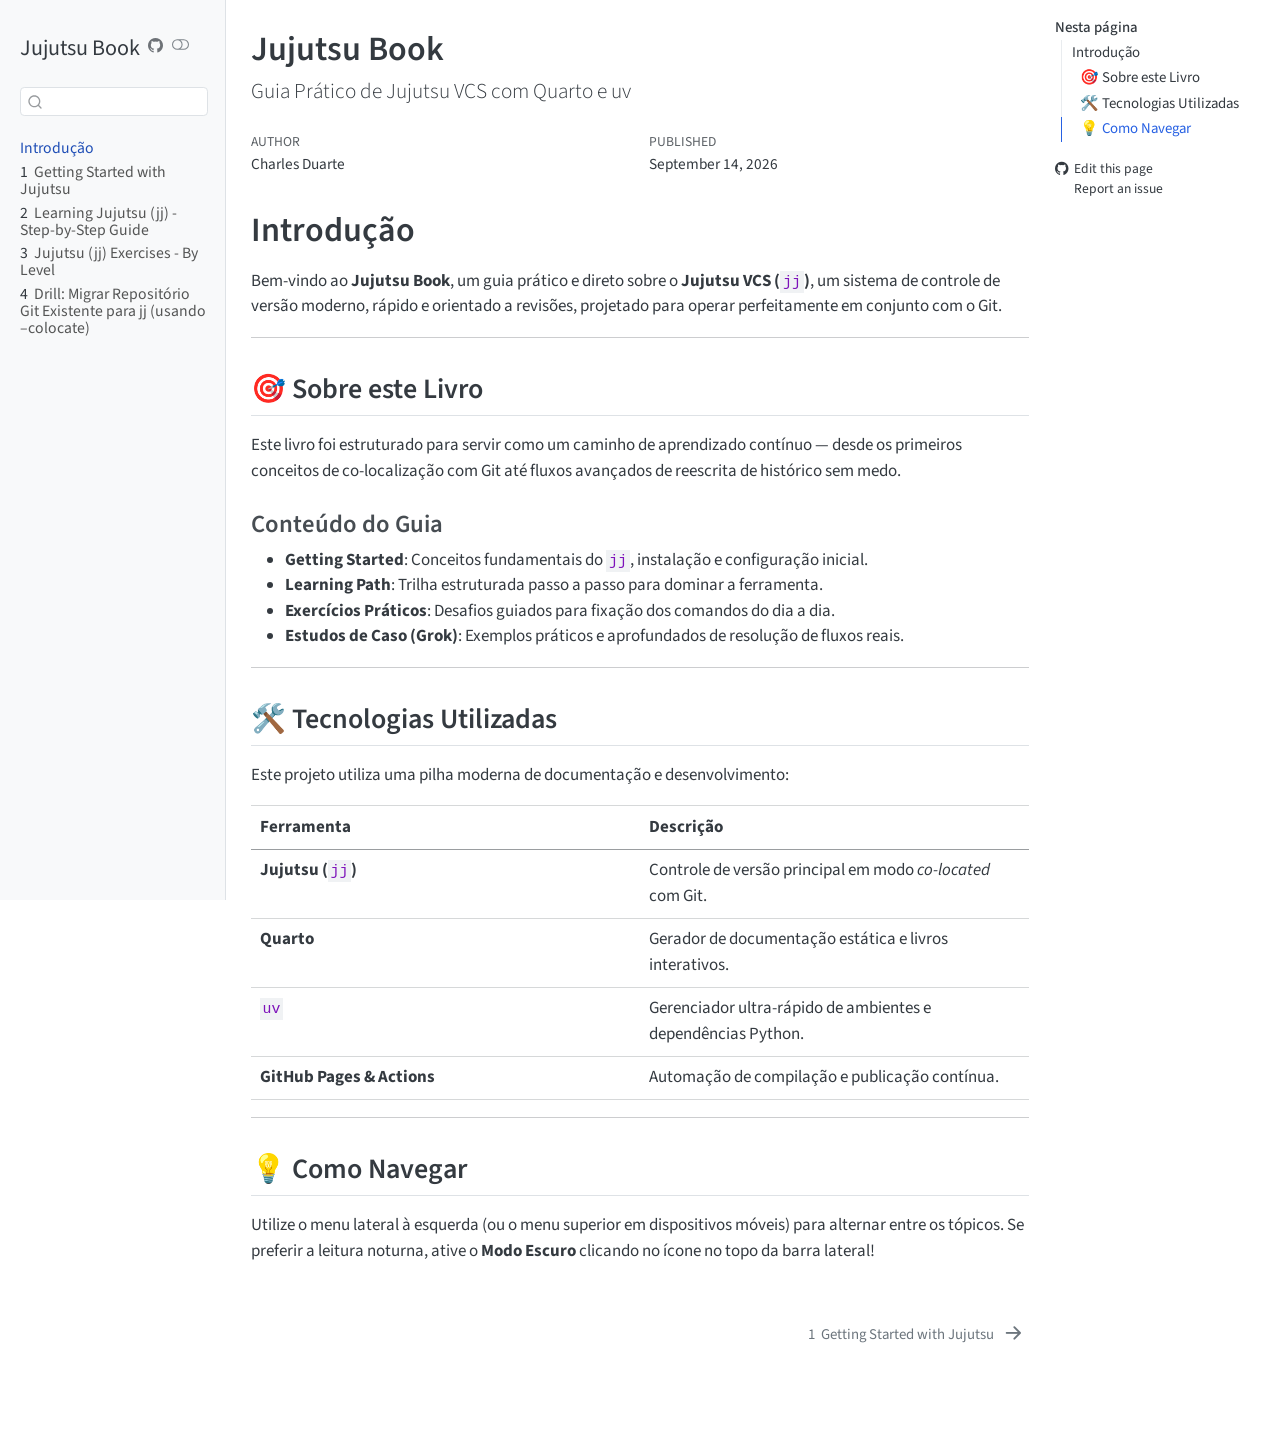
==== commit ba353a7f: "deploy: 322edcbf116c7c2081de2467da02526015c44987" ====
--- a/index.html
+++ b/index.html
@@ -264,7 +264,7 @@
       <button type="button" class="quarto-btn-toggle btn" data-bs-toggle="collapse" role="button" data-bs-target=".quarto-sidebar-collapse-item" aria-controls="quarto-sidebar" aria-expanded="false" aria-label="Toggle sidebar navigation" onclick="if (window.quartoToggleHeadroom) { window.quartoToggleHeadroom(); }">
         <i class="bi bi-layout-text-sidebar-reverse"></i>
       </button>
-        <nav class="quarto-page-breadcrumbs" aria-label="breadcrumb"><ol class="breadcrumb"><li class="breadcrumb-item"><a href="./index.html"><span class="chapter-number">1</span>&nbsp; <span class="chapter-title">index.html</span></a></li></ol></nav>
+        <nav class="quarto-page-breadcrumbs" aria-label="breadcrumb"><ol class="breadcrumb"><li class="breadcrumb-item"><a href="./index.html">Introdução</a></li></ol></nav>
         <a class="flex-grow-1" role="navigation" data-bs-toggle="collapse" data-bs-target=".quarto-sidebar-collapse-item" aria-controls="quarto-sidebar" aria-expanded="false" aria-label="Toggle sidebar navigation" onclick="if (window.quartoToggleHeadroom) { window.quartoToggleHeadroom(); }">      
         </a>
       <button type="button" class="btn quarto-search-button" aria-label="Search" onclick="window.quartoOpenSearch();">
@@ -296,31 +296,31 @@
         <li class="sidebar-item">
   <div class="sidebar-item-container"> 
   <a href="./index.html" class="sidebar-item-text sidebar-link active">
- <span class="menu-text"><span class="chapter-number">1</span>&nbsp; <span class="chapter-title">index.html</span></span></a>
+ <span class="menu-text">Introdução</span></a>
   </div>
 </li>
         <li class="sidebar-item">
   <div class="sidebar-item-container"> 
   <a href="./topics/getting-started.html" class="sidebar-item-text sidebar-link">
- <span class="menu-text"><span class="chapter-number">2</span>&nbsp; <span class="chapter-title">Getting Started with Jujutsu</span></span></a>
+ <span class="menu-text"><span class="chapter-number">1</span>&nbsp; <span class="chapter-title">Getting Started with Jujutsu</span></span></a>
   </div>
 </li>
         <li class="sidebar-item">
   <div class="sidebar-item-container"> 
   <a href="./topics/jj-learning-path.html" class="sidebar-item-text sidebar-link">
- <span class="menu-text"><span class="chapter-number">3</span>&nbsp; <span class="chapter-title">Learning Jujutsu (jj) - Step-by-Step Guide</span></span></a>
+ <span class="menu-text"><span class="chapter-number">2</span>&nbsp; <span class="chapter-title">Learning Jujutsu (jj) - Step-by-Step Guide</span></span></a>
   </div>
 </li>
         <li class="sidebar-item">
   <div class="sidebar-item-container"> 
   <a href="./topics/jj-exercises.html" class="sidebar-item-text sidebar-link">
- <span class="menu-text"><span class="chapter-number">4</span>&nbsp; <span class="chapter-title">Jujutsu (jj) Exercises - By Level</span></span></a>
+ <span class="menu-text"><span class="chapter-number">3</span>&nbsp; <span class="chapter-title">Jujutsu (jj) Exercises - By Level</span></span></a>
   </div>
 </li>
         <li class="sidebar-item">
   <div class="sidebar-item-container"> 
   <a href="./topics/jj_exerc_grok.html" class="sidebar-item-text sidebar-link">
- <span class="menu-text"><span class="chapter-number">5</span>&nbsp; <span class="chapter-title">Drill: Migrar Repositório Git Existente para jj (usando –colocate)</span></span></a>
+ <span class="menu-text"><span class="chapter-number">4</span>&nbsp; <span class="chapter-title">Drill: Migrar Repositório Git Existente para jj (usando –colocate)</span></span></a>
   </div>
 </li>
     </ul>
@@ -328,8 +328,22 @@
 </nav>
 <div id="quarto-sidebar-glass" class="quarto-sidebar-collapse-item" data-bs-toggle="collapse" data-bs-target=".quarto-sidebar-collapse-item"></div>
 <!-- margin-sidebar -->
-    <div id="quarto-margin-sidebar" class="sidebar margin-sidebar zindex-bottom">
-        
+    <div id="quarto-margin-sidebar" class="sidebar margin-sidebar">
+        <nav id="TOC" role="doc-toc" class="toc-active">
+    <h2 id="toc-title">Nesta página</h2>
+   
+  <ul>
+  <li><a href="#introdução" id="toc-introdução" class="nav-link active" data-scroll-target="#introdução">Introdução</a>
+  <ul class="collapse">
+  <li><a href="#sobre-este-livro" id="toc-sobre-este-livro" class="nav-link" data-scroll-target="#sobre-este-livro">🎯 Sobre este Livro</a>
+  <ul class="collapse">
+  <li><a href="#conteúdo-do-guia" id="toc-conteúdo-do-guia" class="nav-link" data-scroll-target="#conteúdo-do-guia">Conteúdo do Guia</a></li>
+  </ul></li>
+  <li><a href="#tecnologias-utilizadas" id="toc-tecnologias-utilizadas" class="nav-link" data-scroll-target="#tecnologias-utilizadas">🛠️ Tecnologias Utilizadas</a></li>
+  <li><a href="#como-navegar" id="toc-como-navegar" class="nav-link" data-scroll-target="#como-navegar">💡 Como Navegar</a></li>
+  </ul></li>
+  </ul>
+<div class="toc-actions"><ul><li><a href="https://github.com/linduarte/jujutsu-book/edit/main/index.qmd" class="toc-action"><i class="bi bi-github"></i>Edit this page</a></li><li><a href="https://github.com/linduarte/jujutsu-book/issues/new" class="toc-action"><i class="bi empty"></i>Report an issue</a></li></ul></div></nav>
     </div>
 <!-- main -->
 <main class="content" id="quarto-document-content">
@@ -367,8 +381,66 @@
 </header>
 
 
-
-
+<section id="introdução" class="level1 unnumbered">
+<h1 class="unnumbered">Introdução</h1>
+<p>Bem-vindo ao <strong>Jujutsu Book</strong>, um guia prático e direto sobre o <strong>Jujutsu VCS (<code>jj</code>)</strong>, um sistema de controle de versão moderno, rápido e orientado a revisões, projetado para operar perfeitamente em conjunto com o Git.</p>
+<hr>
+<section id="sobre-este-livro" class="level2">
+<h2 class="anchored" data-anchor-id="sobre-este-livro">🎯 Sobre este Livro</h2>
+<p>Este livro foi estruturado para servir como um caminho de aprendizado contínuo — desde os primeiros conceitos de co-localização com Git até fluxos avançados de reescrita de histórico sem medo.</p>
+<section id="conteúdo-do-guia" class="level3">
+<h3 class="anchored" data-anchor-id="conteúdo-do-guia">Conteúdo do Guia</h3>
+<ul>
+<li><strong>Getting Started</strong>: Conceitos fundamentais do <code>jj</code>, instalação e configuração inicial.</li>
+<li><strong>Learning Path</strong>: Trilha estruturada passo a passo para dominar a ferramenta.</li>
+<li><strong>Exercícios Práticos</strong>: Desafios guiados para fixação dos comandos do dia a dia.</li>
+<li><strong>Estudos de Caso (Grok)</strong>: Exemplos práticos e aprofundados de resolução de fluxos reais.</li>
+</ul>
+<hr>
+</section>
+</section>
+<section id="tecnologias-utilizadas" class="level2">
+<h2 class="anchored" data-anchor-id="tecnologias-utilizadas">🛠️ Tecnologias Utilizadas</h2>
+<p>Este projeto utiliza uma pilha moderna de documentação e desenvolvimento:</p>
+<table class="caption-top table">
+<colgroup>
+<col style="width: 50%">
+<col style="width: 50%">
+</colgroup>
+<thead>
+<tr class="header">
+<th style="text-align: left;">Ferramenta</th>
+<th style="text-align: left;">Descrição</th>
+</tr>
+</thead>
+<tbody>
+<tr class="odd">
+<td style="text-align: left;"><strong>Jujutsu (<code>jj</code>)</strong></td>
+<td style="text-align: left;">Controle de versão principal em modo <em>co-located</em> com Git.</td>
+</tr>
+<tr class="even">
+<td style="text-align: left;"><strong>Quarto</strong></td>
+<td style="text-align: left;">Gerador de documentação estática e livros interativos.</td>
+</tr>
+<tr class="odd">
+<td style="text-align: left;"><strong><code>uv</code></strong></td>
+<td style="text-align: left;">Gerenciador ultra-rápido de ambientes e dependências Python.</td>
+</tr>
+<tr class="even">
+<td style="text-align: left;"><strong>GitHub Pages &amp; Actions</strong></td>
+<td style="text-align: left;">Automação de compilação e publicação contínua.</td>
+</tr>
+</tbody>
+</table>
+<hr>
+</section>
+<section id="como-navegar" class="level2">
+<h2 class="anchored" data-anchor-id="como-navegar">💡 Como Navegar</h2>
+<p>Utilize o menu lateral à esquerda (ou o menu superior em dispositivos móveis) para alternar entre os tópicos. Se preferir a leitura noturna, ative o <strong>Modo Escuro</strong> clicando no ícone no topo da barra lateral!</p>
+
+
+</section>
+</section>
 
 </main> <!-- /main -->
 <script id="quarto-html-after-body" type="application/javascript">
@@ -789,7 +861,7 @@
   </div>
   <div class="nav-page nav-page-next">
       <a href="./topics/getting-started.html" class="pagination-link" aria-label="Getting Started with Jujutsu">
-        <span class="nav-page-text"><span class="chapter-number">2</span>&nbsp; <span class="chapter-title">Getting Started with Jujutsu</span></span> <i class="bi bi-arrow-right-short"></i>
+        <span class="nav-page-text"><span class="chapter-number">1</span>&nbsp; <span class="chapter-title">Getting Started with Jujutsu</span></span> <i class="bi bi-arrow-right-short"></i>
       </a>
   </div>
 </nav>
@@ -798,4 +870,4 @@
 
 
 
-<footer class="footer"><div class="nav-footer"><div class="nav-footer-center"><div class="toc-actions"><ul><li><a href="https://github.com/linduarte/jujutsu-book/edit/main/index.qmd" class="toc-action"><i class="bi bi-github"></i>Edit this page</a></li><li><a href="https://github.com/linduarte/jujutsu-book/issues/new" class="toc-action"><i class="bi empty"></i>Report an issue</a></li></ul></div></div></div></footer></body></html>+<footer class="footer"><div class="nav-footer"><div class="nav-footer-center"><div class="toc-actions d-sm-block d-md-none"><ul><li><a href="https://github.com/linduarte/jujutsu-book/edit/main/index.qmd" class="toc-action"><i class="bi bi-github"></i>Edit this page</a></li><li><a href="https://github.com/linduarte/jujutsu-book/issues/new" class="toc-action"><i class="bi empty"></i>Report an issue</a></li></ul></div></div></div></footer></body></html>
